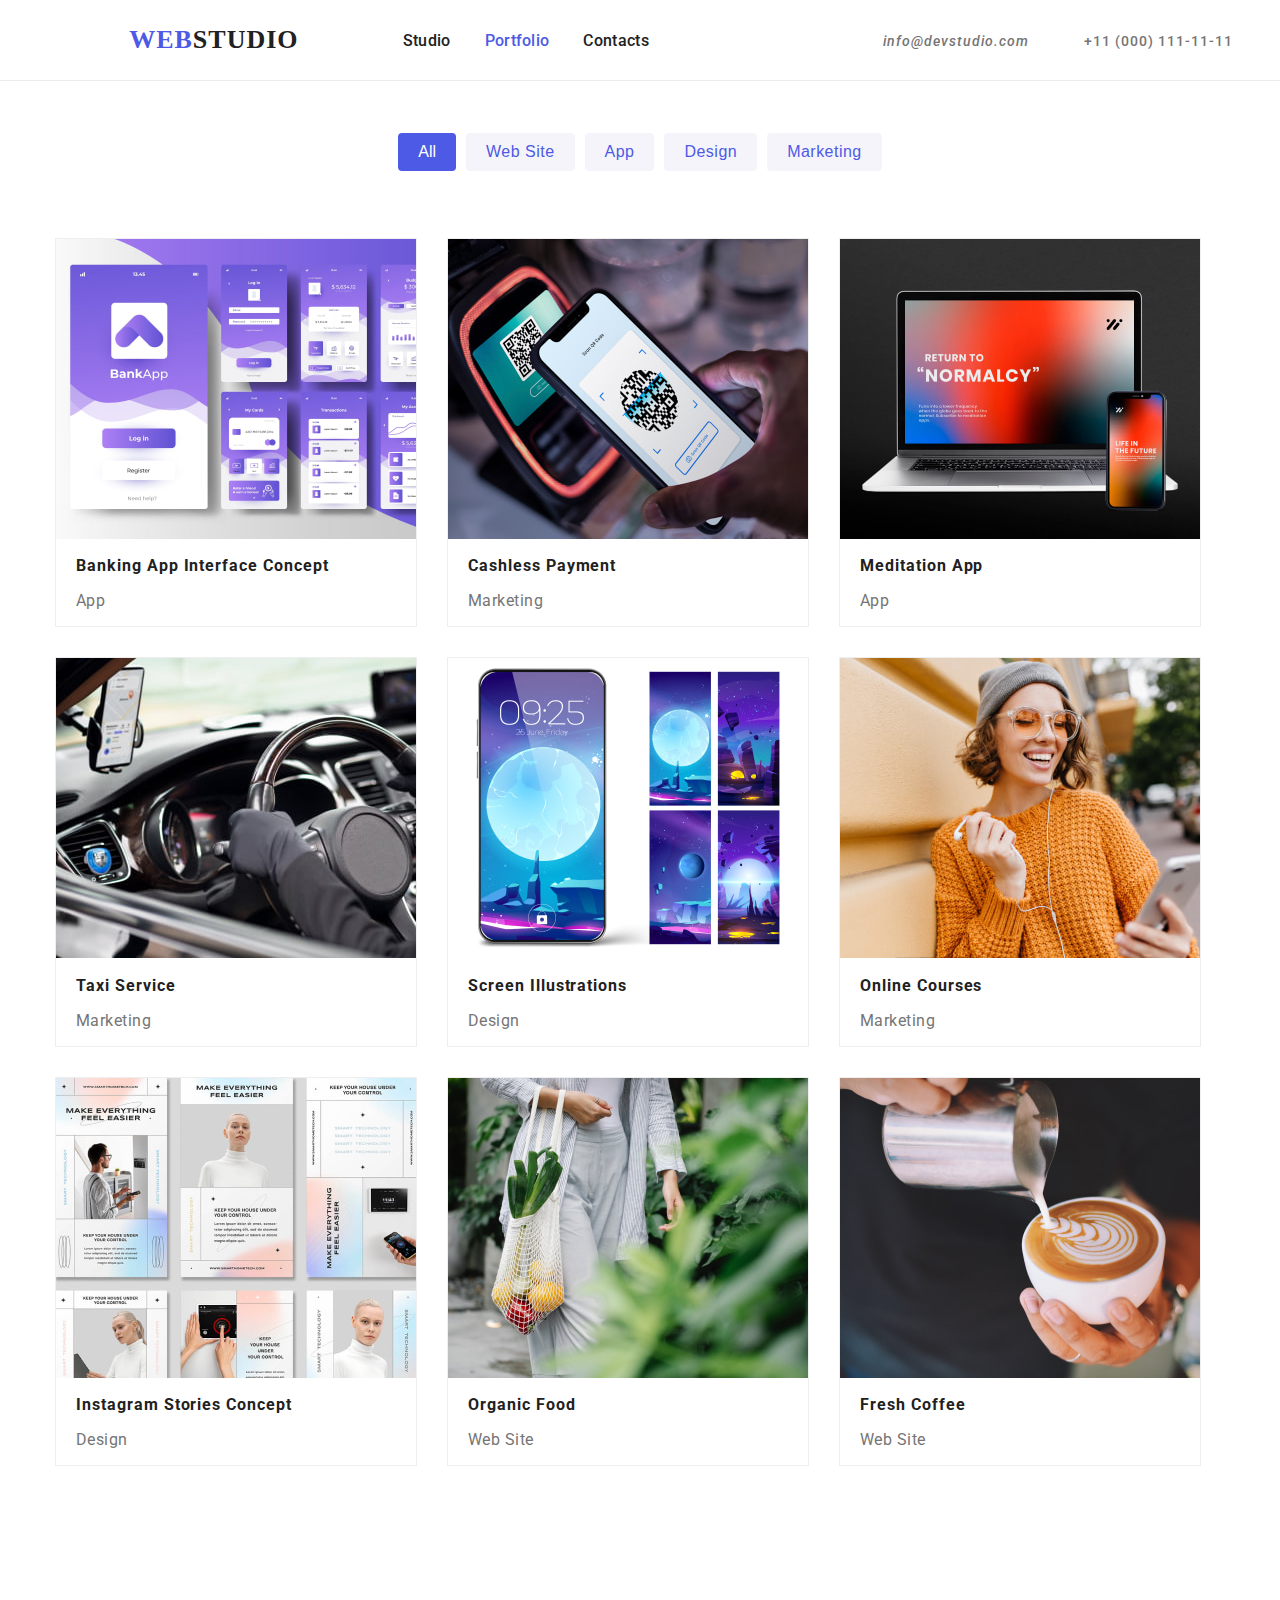
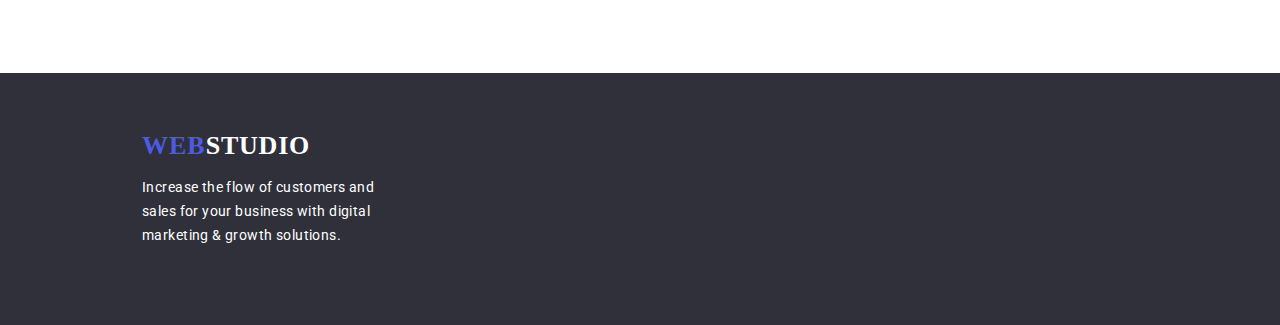
==== portfolio.html @ 02ae3926 "cloned files from previous hw" ====
<!DOCTYPE html>
<html lang="en">
  <head>
    <meta charset="UTF-8" />
    <meta http-equiv="X-UA-Compatible" content="IE=edge" />
    <meta name="viewport" content="width=device-width, initial-scale=1.0" />
    <link rel="preconnect" href="https://fonts.googleapis.com" />
    <link rel="preconnect" href="https://fonts.gstatic.com" crossorigin />
    <link
      href="https://fonts.googleapis.com/css2?family=Roboto:ital,wght@0,100..900;1,100..900&display=swap"
      rel="stylesheet"
    />
    <link rel="stylesheet" href="./css/styles.css" />
    <title>Portfolio</title>
  </head>
  <body>
    <!--Header-->
    <container class="container">
      <header class="header">
        <nav class="nav">
          <a class="logo-link" href="./index.html">
            <span class="logo-blue">Web</span
            ><span class="logo-black">Studio</span>
          </a>

          <ul class="nav-list">
            <li><a class="nav-link" href="./index.html">Studio</a></li>
            <li>
              <a class="nav-link, active-page" href="./portfolio.html"
                >Portfolio</a
              >
            </li>
            <li><a class="nav-link" href="./contacts.html">Contacts</a></li>
          </ul>
        </nav>
        <ul class="contact-list">
          <li>
            <address>
              <a class="cont-link" href="mailto:info@devstudio.com"
                >info@devstudio.com</a
              >
            </address>
          </li>
          <li>
            <a class="cont-link" href="tel:+110001111111"
              >+11 (000) 111-11-11</a
            >
          </li>
        </ul>
      </header>

      <!--Main content-->

      <main style="height: 1600px">
        <section>
          <ul class="stack-filter">
            <li class="filter">
              <button class="filter-button, active-filter" type="button">
                All
              </button>
            </li>
            <li class="filter">
              <button class="filter-button" type="button">Web Site</button>
            </li>
            <li class="filter">
              <button class="filter-button" type="button">App</button>
            </li>
            <li class="filter">
              <button class="filter-button" type="button">Design</button>
            </li>
            <li class="filter">
              <button class="filter-button" type="button">Marketing</button>
            </li>
          </ul>
          <ul class="stack-portfolio">
            <li class="portfolio_list">
              <a class="portfolio-list_link" href=""
                ><img
                  src="./images/img11-1.jpg"
                  alt="Banking App Interface Concept"
                />
                <h2 class="portfolio-list_title">
                  Banking App Interface Concept
                </h2>
                <p class="portfolio-list_text">App</p></a
              >
            </li>
            <li class="portfolio_list">
              <a class="portfolio-list_link" href=""
                ><img src="./images/img11-2.jpg" alt="Cashless Payment" />
                <h2 class="portfolio-list_title">Cashless Payment</h2>
                <p class="portfolio-list_text">Marketing</p></a
              >
            </li>
            <li class="portfolio_list">
              <a class="portfolio-list_link" href=""
                ><img src="./images/img11-3.jpg" alt="Meditation App" />
                <h2 class="portfolio-list_title">Meditation App</h2>
                <p class="portfolio-list_text">App</p></a
              >
            </li>
            <li class="portfolio_list">
              <a class="portfolio-list_link" href=""
                ><img src="./images/img12-1.jpg" alt="Taxi Service" />
                <h2 class="portfolio-list_title">Taxi Service</h2>
                <p class="portfolio-list_text">Marketing</p></a
              >
            </li>
            <li class="portfolio_list">
              <a class="portfolio-list_link" href=""
                ><img src="./images/img12-2.jpg" alt="Screen Illustrations" />
                <h2 class="portfolio-list_title">Screen Illustrations</h2>
                <p class="portfolio-list_text">Design</p></a
              >
            </li>
            <li class="portfolio_list">
              <a class="portfolio-list_link" href=""
                ><img src="./images/img12-3.jpg" alt="Online Courses" />
                <h2 class="portfolio-list_title">Online Courses</h2>
                <p class="portfolio-list_text">Marketing</p></a
              >
            </li>
            <li class="portfolio_list">
              <a class="portfolio-list_link" href=""
                ><img
                  src="./images/img13-1.jpg"
                  alt="Instagram Stories Concept"
                />
                <h2 class="portfolio-list_title">Instagram Stories Concept</h2>
                <p class="portfolio-list_text">Design</p></a
              >
            </li>
            <li class="portfolio_list">
              <a class="portfolio-list_link" href=""
                ><img src="./images/img13-2.jpg" alt="Organic Food" />
                <h2 class="portfolio-list_title">Organic Food</h2>
                <p class="portfolio-list_text">Web Site</p></a
              >
            </li>
            <li class="portfolio_list">
              <a class="portfolio-list_link" href=""
                ><img src="./images/img13-3.jpg" alt="Fresh Coffee" />
                <h2 class="portfolio-list_title">Fresh Coffee</h2>
                <p class="portfolio-list_text">Web Site</p></a
              >
            </li>
          </ul>
        </section>
      </main>

      <!--Footer-->
      <footer class="footer">
        <div class="footer-style">
          <a class="logo-link" href="/index.html"
            ><span class="logo-blue">Web</span
            ><span class="logo-white">Studio</span></a
          >
          <p class="footer-text">
            Increase the flow of customers and sales for your business with
            digital marketing & growth solutions.
          </p>
        </div>
      </footer>
    </container>
  </body>
</html>
---- css/styles.css ----
:root {
  --primary-bacground-color: #2f303a;
  --title-text-color: #212121;
  --aditional-text-color: #757575;
  --accent-color: #4d5ae5;
  --primary-white-color: #ffffff;
  --additional-background-colour: #f5f4fa;
}

body {
  font-family: "Roboto", sans-serif;
  color: var(--title-text-color);
  overflow-x: hidden;
  margin: 0 auto;
}
.container {
  width: 1158px;
}
ul {
  list-style: none;
}
.header {
  margin: 0 auto;
  display: flex;
  justify-content: space-around;
  border: 1px #ececec;
  border-bottom-style: groove;
}
.nav {
  background-color: var(--primary-white-color);
  height: 80px;
  display: flex;
  align-items: center;
  justify-content: space-evenly;
  width: 700px;
}
.logo-blue {
  color: var(--accent-color);
}
.logo-black {
  color: var(--title-text-color);
}
.logo-blue,
.logo-black {
  font-size: 26px;
  font-weight: 800;
  font-family: "Raleway";
  height: 31px;
}
.nav-list {
  width: 280px;
  justify-content: space-around;
  display: flex;
  align-items: center;
}
.logo-link {
  text-transform: uppercase;
  font-weight: 800;
}
.logo-link,
.cont-link {
  font-weight: 500;
  letter-spacing: 0.02em;
  color: var(--aditional-text-color);
  font-size: 14px;
  width: 135px;
  list-style: none;
  text-decoration-line: none;
  letter-spacing: 1px;
}
.nav-link {
  letter-spacing: 0.02em;
  font-weight: 500;
  color: var(--title-text-color);
  font-size: 16px;
  width: 77px;
  text-decoration-line: none;
}
.active-page {
  letter-spacing: 0.02em;
  font-weight: 500;
  width: 77px;
  text-decoration-line: none;
  color: var(--accent-color);
}
.nav-link:hover,
.nav-link:focus,
.nav-link:active,
.cont-link:hover,
.cont-link:focus,
.footer-cont:hover,
.footer-address:hover,
.footer-cont:focus {
  color: var(--accent-color);
}

/* Navigation Contacts*/

.contact-list {
  width: 350px;
  display: flex;
  justify-content: space-between;
  align-items: center;
}

/* Main content */

/* Hero */

.hero-content {
  margin: 0 -8px;
  display: flex;
  justify-content: center;
  align-items: center;
  flex-direction: column;
  height: 600px;
  background-color: var(--primary-bacground-color);
  color: var(--primary-white-color);
}

.hero {
  width: 500px;
  font-weight: 900;
  font-size: 44px;
  text-align: center;
  letter-spacing: 0.06em;
  color: var(--primary-white-color);
}
.hero-button {
  color: var(--primary-white-color);
  font-weight: 500;
  font-size: 16px;
  line-height: 1.5rem;
  width: 169px;
  height: 56px;
  left: 636px;
  top: 428px;
  cursor: pointer;
  padding: 20px 16px;
  background: var(--accent-color);
  display: flex;
  justify-content: center;
  align-items: center;
  text-align: center;
  letter-spacing: 0.06em;
  border-radius: 4px;
}
/* Section */

/* Features */

.features-section {
  display: flex;
  justify-content: center;
  padding-top: 80px;
}

.features {
  display: flex;
  justify-content: center;
  padding: 100px;
}

.features-list {
  padding: 0px 12px;
}

.features-title {
  font-weight: 500;
  font-size: 20px;
  line-height: 1.5rem;
  letter-spacing: 0.03em;
}

.features-description {
  width: 270px;
  height: 75px;
  font-size: 16px;
  line-height: 1.5rem;
  letter-spacing: 0.03em;
}

/* Our stack */

.stack-title {
  font-size: 36px;
  line-height: 1.5rem;
  text-align: center;
  letter-spacing: 0.03em;
}

.stack {
  justify-content: center;
  display: flex;
  padding: 15px 0 69px 0;
}

.stack-list {
  padding: 1px 15px;
}

/* Our team */

.team-content {
  margin: 0 auto;
  height: 732px;
  background-color: var(--additional-background-colour);
}

.team-title {
  font-size: 36px;
  line-height: 1.5rem;
  text-align: center;
  letter-spacing: 0.03em;
  color: var(--title--ext-color);
  padding: 100px 0 50px 0;
}
.team {
  justify-content: center;

  display: flex;
}

.team-list {
  padding: 0px 15px;
}
.team-styles {
  background-color: var(--primary-white-color);
  text-align: center;
  width: 264px;
  height: 380px;
  box-shadow: 1px 2px 1px lightgray;
  inline-size: fit-content;
}
.team-member_title {
  font-size: 15px;
  font-weight: 500;
  letter-spacing: 0.03em;
}
.team-member_description {
  font-size: 15px;
  letter-spacing: 0.03em;
  font-weight: normal;
  color: var(--aditional-text-color);
}

/* Footer */

.footer {
  margin: -8px;
  display: flex;
  flex-direction: column;
  height: 252px;
  justify-content: space-around;
  background-color: var(--primary-bacground-color);
}

.footer-style {
  padding-left: 150px;
}

.logo-white {
  font-size: 26px;
  font-weight: bold;
  font-family: "raleway";
  letter-spacing: 0.03em;
  height: 31px;
  color: var(--primary-white-color);
}
.footer-text {
  font-size: 14px;
  line-height: 1.5rem;
  /* or 171% */
  letter-spacing: 0.03em;
  color: var(--primary-white-color);
  text-decoration-line: none;
  margin-bottom: 20px;
  width: 264px;
}

/* Portfolio main styles */

.stack-filter {
  margin: 0 auto;
  padding: 50px 10px;
  display: flex;
  justify-content: center;
  display: flex;
  align-items: center;
}
.filter {
  margin: 2px 5px;
  border-radius: 4px;
}
.filter-button {
  color: var(--accent-color);
  background-color: var(--additional-background-colour);
  font-weight: 500;
  font-size: 16px;
  border-radius: 4px;
  border-style: none;
  padding: 2px 20px;
  height: 38px;

  /* identical to box height, or 162% */

  text-align: center;
  letter-spacing: 0.03em;
  cursor: pointer;
}

.filter-button:hover,
.filter-button:focus {
  color: var(--primary-white-color);
  background-color: var(--accent-color);
}
.active-filter {
  background-color: var(--accent-color);
  color: var(--primary-white-color);
  font-weight: 500;
  font-size: 16px;
  border-radius: 4px;
  border-style: none;
  padding: 2px 20px;
  height: 38px;
}
.stack-portfolio {
  display: flex;
  flex-wrap: wrap;
  width: 1360px;
  margin: 0 auto;
}
.portfolio_list {
  margin: 15px;
  border: 0.5px;
  border-style: groove;
}
.portfolio-list_link {
  text-decoration-line: none;
}
.portfolio-list_title {
  letter-spacing: 0.06em;
  font-size: 16px;
  font-style: normal;
  font-weight: bold;
  color: #212121;
  padding-left: 20px;
}
.portfolio-list_text {
  font-style: normal;
  font-size: 16px;
  font-weight: normal;
  letter-spacing: 0.03em;
  color: var(--aditional-text-color);
  padding-left: 20px;
}
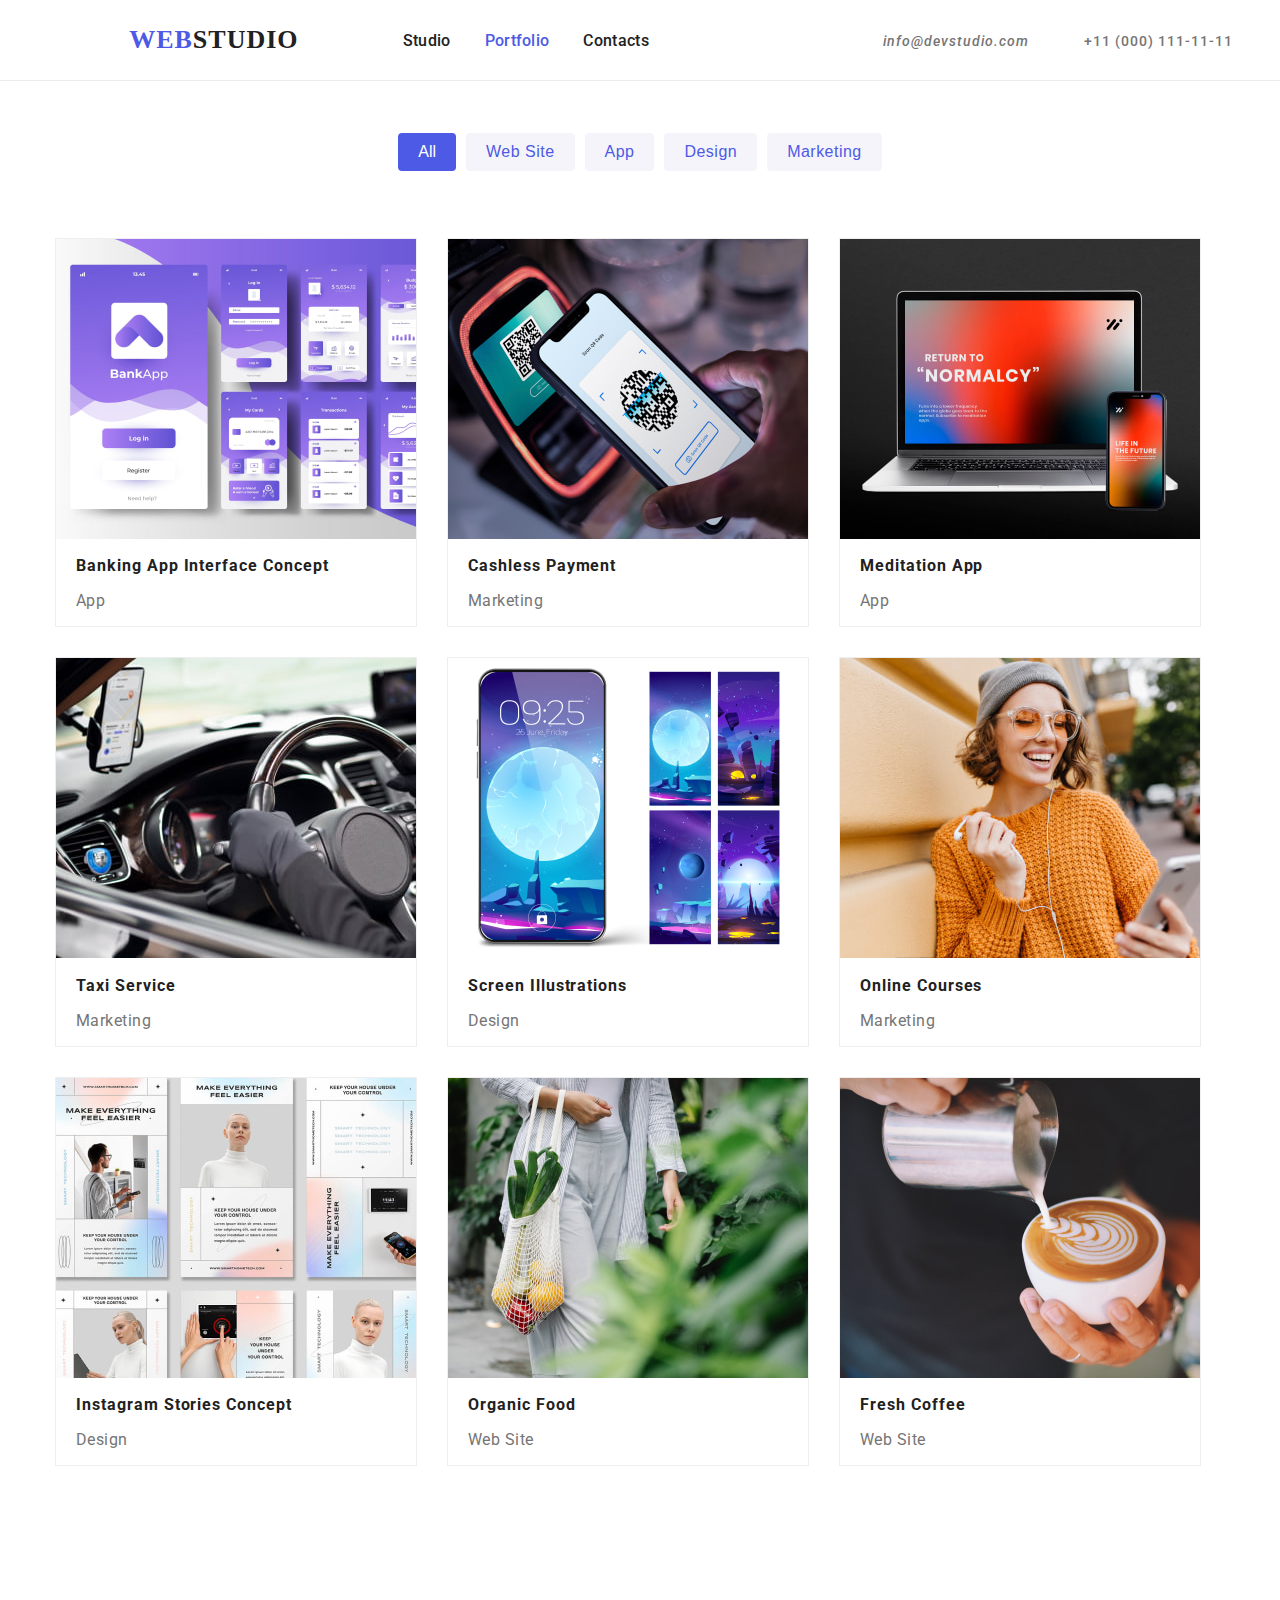
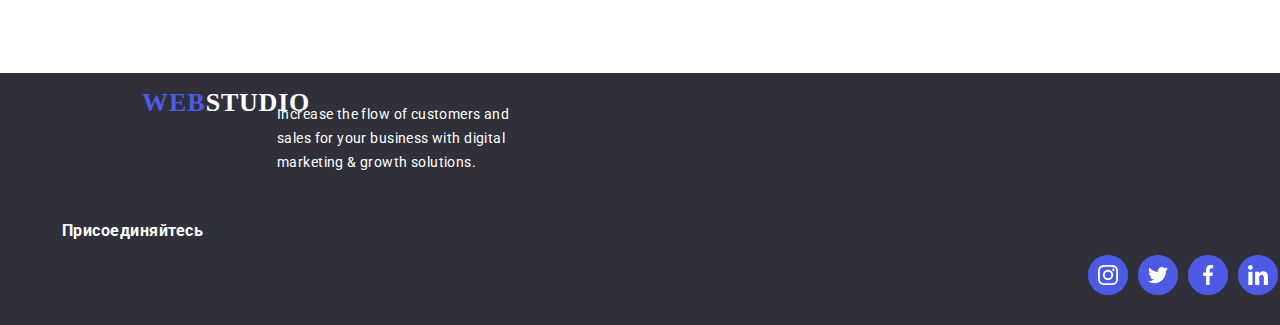
==== commit 4f0cb4d6: "styles for icons" ====
--- a/portfolio.html
+++ b/portfolio.html
@@ -4,6 +4,10 @@
     <meta charset="UTF-8" />
     <meta http-equiv="X-UA-Compatible" content="IE=edge" />
     <meta name="viewport" content="width=device-width, initial-scale=1.0" />
+    <link
+      rel="stylesheet"
+      href="node_modules/modern-normalize/modern-normalize.css"
+    />
     <link rel="preconnect" href="https://fonts.googleapis.com" />
     <link rel="preconnect" href="https://fonts.gstatic.com" crossorigin />
     <link
@@ -160,6 +164,31 @@
             digital marketing & growth solutions.
           </p>
         </div>
+         <div class="footer-style footer-social">
+            <h4 class="footer-social_title">Присоединяйтесь</h4>
+            <ul class="footer-social_list">
+              <li class="member-social-list_item footer-social_icon">
+                <a class="social-link" href=""><svg class="footer-social-list-icon"">
+                  <use href="./images/icons.svg#icon-instagram"></use>
+                </svg></a>
+              </li>
+              <li class="member-social-list_item footer-social_icon">
+                <a class="social-link" href=""><svg class="footer-social-list-icon"">
+                  <use href="./images/icons.svg#icon-twitter"></use>
+                </svg></a>
+              </li>
+              <li class="member-social-list_item footer-social_icon">
+                <a class="social-link" href=""><svg class="footer-social-list-icon"">
+                  <use href="./images/icons.svg#icon-facebook"></use>
+                </svg></a>
+              </li>
+              <li class="member-social-list_item footer-social_icon">
+                <a class="social-link" href=""><svg class="footer-social-list-icon"">
+                  <use href="./images/icons.svg#icon-linkedin"></use>
+                </svg></a>
+              </li>
+            </ul>
+          </div>
       </footer>
     </container>
   </body>
--- a/css/styles.css
+++ b/css/styles.css
@@ -2,7 +2,7 @@
   --primary-bacground-color: #2f303a;
   --title-text-color: #212121;
   --aditional-text-color: #757575;
-  --accent-color: #4d5ae5;
+  --accent-color: #4D5AE5;
   --primary-white-color: #ffffff;
   --additional-background-colour: #f5f4fa;
 }
@@ -144,6 +144,7 @@
   text-align: center;
   letter-spacing: 0.06em;
   border-radius: 4px;
+  border: none;
 }
 /* Section */
 
@@ -217,7 +218,6 @@
 }
 .team {
   justify-content: center;
-
   display: flex;
 }
 
@@ -231,6 +231,7 @@
   height: 380px;
   box-shadow: 1px 2px 1px lightgray;
   inline-size: fit-content;
+  height: fit-content;
 }
 .team-member_title {
   font-size: 15px;
@@ -354,3 +355,188 @@
   color: var(--aditional-text-color);
   padding-left: 20px;
 }
+
+
+/* Hero overlay */
+
+.overlay{
+  background-image:  linear-gradient(to right,rgba(0,0,0,0.3),rgba(0,0,0,0.3)), url('../images/hero_img.jpg');
+  background-size: cover;
+  background-position: center;
+  background-color: var(--primary-bacground-color);
+}
+/* ----------------- */
+
+/* Features icons */
+
+.features-list::before{
+  display: block;
+  content: '';
+  height: 120px;
+  margin-bottom: 30px;
+  background-color: var(--additional-background-colour);
+  background-repeat: no-repeat;
+  background-position: center;
+  border-radius: 4%;
+}
+
+.features-list:nth-child(1):before{
+  background-image: url("../icons/main_icons/antenna\ 1.svg");
+}
+.features-list:nth-child(2)::before{
+  background-image: url("../icons/main_icons/clock\ 1.svg");
+}
+.features-list:nth-child(3)::before{
+  background-image: url("../icons/main_icons/diagram\ 1.svg");
+}
+.features-list:nth-child(4)::before{
+  background-image: url("../icons/main_icons/astronaut\ 1.svg");
+}
+
+/* ------------------------- */
+
+/* Team member social list styles */
+
+.member-social_list{
+  display: flex;
+  justify-content: space-evenly;
+  padding: 20px;
+}
+.social-link:focus{
+  background-color: var(--accent-color);
+  border-radius: 20px;
+  height: 40px;
+}
+.social-link{
+ display: flex;
+ border-radius: 50%;
+ background-color: var(--accent-color);
+}
+.social-list-icon{
+  fill: var(--primary-white-color);
+  width: 20px;
+  height: 20px;
+  padding: 10px;
+}
+
+.social-list-icon:hover{
+  fill: var(--accent-color);
+  border: 1px groove var(--accent-color);
+  background-color: var(--primary-white-color);
+  border-style: var(--accent-color);
+}
+
+/* --------------------- */
+
+/* Our clients styles*/
+
+.customer-section {
+  display: flex;
+  justify-content: center;
+  padding: 100px 0;
+}
+.section-title {
+  font-size: 36px;
+  line-height: 1.5rem;
+  text-align: center;
+  letter-spacing: 0.03em;
+}
+.clients-list{
+  display: flex;
+  justify-content: space-between;
+  padding-top: 50px;
+}
+.clients-list_item{
+  width: 170px;
+  height: 90px;
+  display: flex;
+  align-items: center;
+  
+}
+.clients-list_item:hover{
+  color: var(--accent-color);
+}
+.clients-list-logo{
+  fill: var(--aditional-text-color);
+  width: 150px;
+  height: 60px;
+  border: 2px solid;
+  border-radius: 5px;
+  border-color: var(--stock-icon-color);
+  padding: 15px 10px;
+  color: var(--aditional-text-color);
+}
+.clients-list-logo:hover{
+  fill: var(--accent-color);
+  border-color: var(--accent-color);  
+}
+
+/* --------------------*/
+
+/* Footer social styles */
+
+.footer-cont{
+  display: flex;
+}
+.footer-style{
+  display: flex;
+  flex-direction: row;
+
+}
+.footer-social{
+  display: flex;
+  flex-direction: column;
+  padding-left: 70px;
+}
+.footer-social_title{
+  margin: 0 ;
+  font-size: 16px;
+  line-height: 16px;
+  letter-spacing: 0.03em;
+  color: var(--primary-white-color);
+  text-align: left;
+}
+.footer-social_list{
+  display: flex;
+  justify-content: end;
+  padding: 0;
+}
+.social-link{
+  display: flex;
+}
+.footer-social_icon{
+  background: rgba(255, 255, 255, 0.1);
+  border-radius: 20px;
+  height: 40px;
+  margin-right: 10px;
+}
+.footer-social-list-icon{
+  fill: var(--primary-white-color);
+  width: 20px;
+  height: 20px;
+  padding: 10px;
+}
+.footer-social-list-icon:hover {
+  fill: var(--accent-color);
+  border: 1px groove var(--accent-color);
+  background-color: var(--primary-white-color);
+  border-radius: 50%;
+}
+/* ------------------- */
+
+
+
+
+/* Portfolio page styles */
+
+.portfolio-list_style{
+  background: #FFFFFF;
+  border: 1px solid #EEEEEE;
+  box-sizing: border-box;
+  
+}
+.portfolio-list_style:hover{
+  box-shadow: 1px 1px 1px 1px  rgba(0, 0, 0, 0.2);
+}
+
+/* -------------- */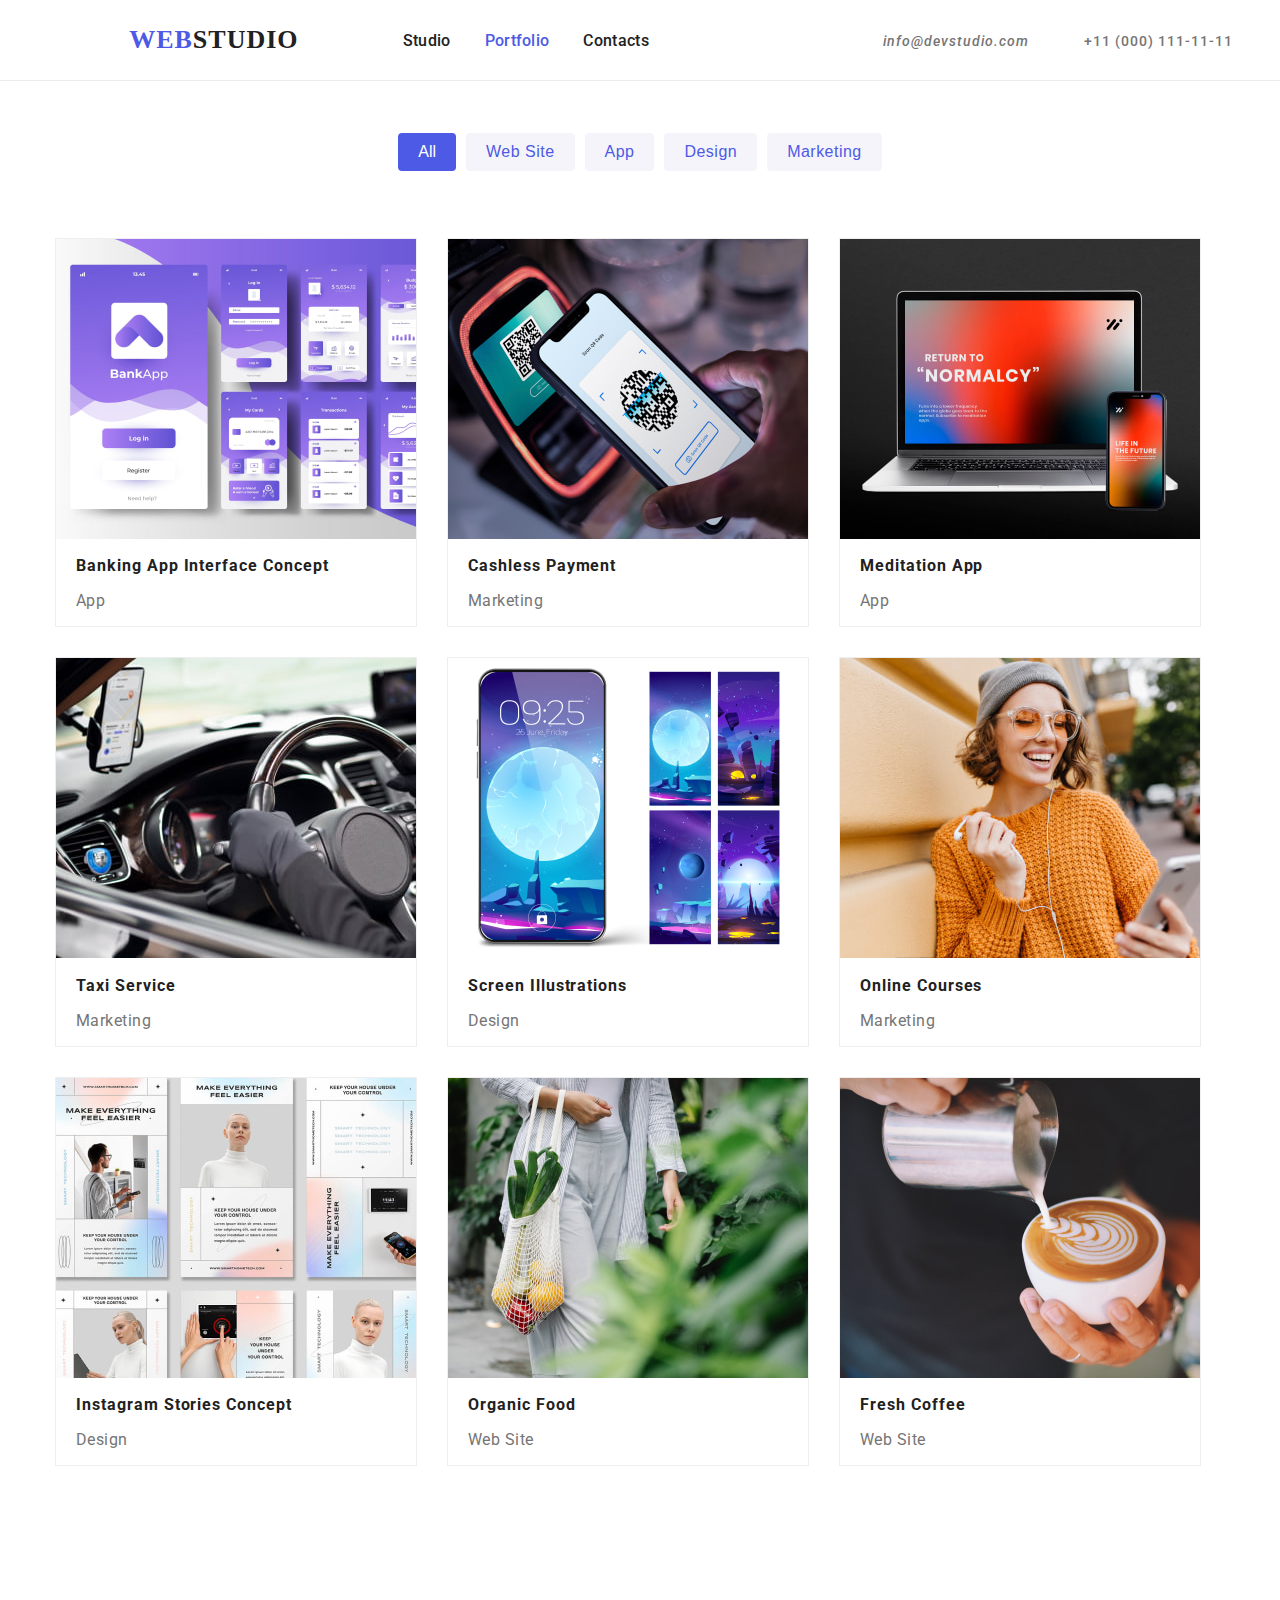
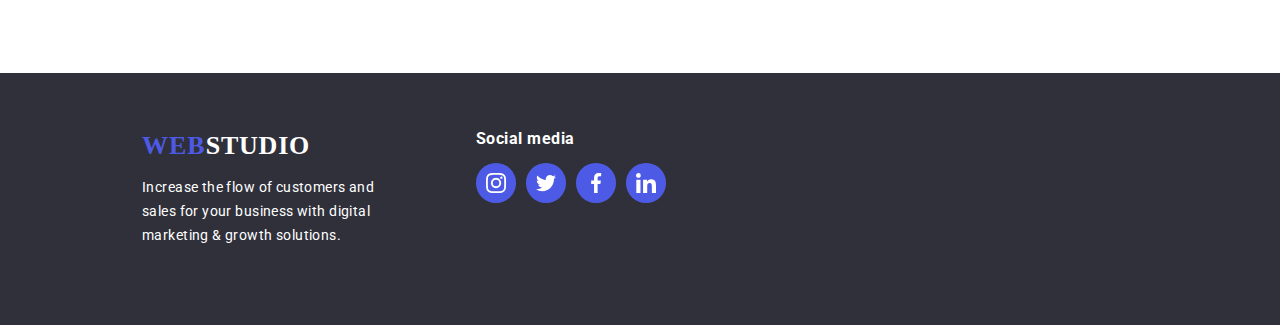
==== commit 950e6e8d: "updated footer" ====
--- a/portfolio.html
+++ b/portfolio.html
@@ -155,6 +155,7 @@
       <!--Footer-->
       <footer class="footer">
         <div class="footer-style">
+          <div>
           <a class="logo-link" href="/index.html"
             ><span class="logo-blue">Web</span
             ><span class="logo-white">Studio</span></a
@@ -163,32 +164,33 @@
             Increase the flow of customers and sales for your business with
             digital marketing & growth solutions.
           </p>
-        </div>
-         <div class="footer-style footer-social">
-            <h4 class="footer-social_title">Присоединяйтесь</h4>
+          </div>
+          <div class="footer-social">
+            <h4 class="footer-social_title">Social media</h4>
             <ul class="footer-social_list">
-              <li class="member-social-list_item footer-social_icon">
+              <li class="footer-social_icon">
                 <a class="social-link" href=""><svg class="footer-social-list-icon"">
                   <use href="./images/icons.svg#icon-instagram"></use>
                 </svg></a>
               </li>
-              <li class="member-social-list_item footer-social_icon">
+              <li class="footer-social_icon">
                 <a class="social-link" href=""><svg class="footer-social-list-icon"">
                   <use href="./images/icons.svg#icon-twitter"></use>
                 </svg></a>
               </li>
-              <li class="member-social-list_item footer-social_icon">
+              <li class="footer-social_icon">
                 <a class="social-link" href=""><svg class="footer-social-list-icon"">
                   <use href="./images/icons.svg#icon-facebook"></use>
                 </svg></a>
               </li>
-              <li class="member-social-list_item footer-social_icon">
+              <li class="footer-social_icon">
                 <a class="social-link" href=""><svg class="footer-social-list-icon"">
                   <use href="./images/icons.svg#icon-linkedin"></use>
                 </svg></a>
               </li>
             </ul>
           </div>
+        </div>
       </footer>
     </container>
   </body>
--- a/css/styles.css
+++ b/css/styles.css
@@ -2,7 +2,7 @@
   --primary-bacground-color: #2f303a;
   --title-text-color: #212121;
   --aditional-text-color: #757575;
-  --accent-color: #4D5AE5;
+  --accent-color: #4d5ae5;
   --primary-white-color: #ffffff;
   --additional-background-colour: #f5f4fa;
 }
@@ -356,11 +356,15 @@
   padding-left: 20px;
 }
 
-
 /* Hero overlay */
 
-.overlay{
-  background-image:  linear-gradient(to right,rgba(0,0,0,0.3),rgba(0,0,0,0.3)), url('../images/hero_img.jpg');
+.overlay {
+  background-image: linear-gradient(
+      to right,
+      rgba(0, 0, 0, 0.3),
+      rgba(0, 0, 0, 0.3)
+    ),
+    url("../images/hero_img.jpg");
   background-size: cover;
   background-position: center;
   background-color: var(--primary-bacground-color);
@@ -369,9 +373,9 @@
 
 /* Features icons */
 
-.features-list::before{
+.features-list::before {
   display: block;
-  content: '';
+  content: "";
   height: 120px;
   margin-bottom: 30px;
   background-color: var(--additional-background-colour);
@@ -380,16 +384,16 @@
   border-radius: 4%;
 }
 
-.features-list:nth-child(1):before{
+.features-list:nth-child(1):before {
   background-image: url("../icons/main_icons/antenna\ 1.svg");
 }
-.features-list:nth-child(2)::before{
+.features-list:nth-child(2)::before {
   background-image: url("../icons/main_icons/clock\ 1.svg");
 }
-.features-list:nth-child(3)::before{
+.features-list:nth-child(3)::before {
   background-image: url("../icons/main_icons/diagram\ 1.svg");
 }
-.features-list:nth-child(4)::before{
+.features-list:nth-child(4)::before {
   background-image: url("../icons/main_icons/astronaut\ 1.svg");
 }
 
@@ -397,29 +401,29 @@
 
 /* Team member social list styles */
 
-.member-social_list{
+.member-social_list {
   display: flex;
   justify-content: space-evenly;
   padding: 20px;
 }
-.social-link:focus{
+.social-link:focus {
   background-color: var(--accent-color);
   border-radius: 20px;
   height: 40px;
 }
-.social-link{
- display: flex;
- border-radius: 50%;
- background-color: var(--accent-color);
-}
-.social-list-icon{
+.social-link {
+  display: flex;
+  border-radius: 50%;
+  background-color: var(--accent-color);
+}
+.social-list-icon {
   fill: var(--primary-white-color);
   width: 20px;
   height: 20px;
   padding: 10px;
 }
 
-.social-list-icon:hover{
+.social-list-icon:hover {
   fill: var(--accent-color);
   border: 1px groove var(--accent-color);
   background-color: var(--primary-white-color);
@@ -441,22 +445,21 @@
   text-align: center;
   letter-spacing: 0.03em;
 }
-.clients-list{
+.clients-list {
   display: flex;
   justify-content: space-between;
   padding-top: 50px;
 }
-.clients-list_item{
+.clients-list_item {
   width: 170px;
   height: 90px;
   display: flex;
   align-items: center;
-  
-}
-.clients-list_item:hover{
+}
+.clients-list_item:hover {
   color: var(--accent-color);
 }
-.clients-list-logo{
+.clients-list-logo {
   fill: var(--aditional-text-color);
   width: 150px;
   height: 60px;
@@ -466,51 +469,50 @@
   padding: 15px 10px;
   color: var(--aditional-text-color);
 }
-.clients-list-logo:hover{
+.clients-list-logo:hover {
   fill: var(--accent-color);
-  border-color: var(--accent-color);  
+  border-color: var(--accent-color);
 }
 
 /* --------------------*/
 
 /* Footer social styles */
 
-.footer-cont{
-  display: flex;
-}
-.footer-style{
+.footer-cont {
+  display: flex;
+}
+.footer-style {
   display: flex;
   flex-direction: row;
-
-}
-.footer-social{
+}
+.footer-social {
   display: flex;
   flex-direction: column;
   padding-left: 70px;
 }
-.footer-social_title{
-  margin: 0 ;
+.footer-social_title {
+  margin: 0;
   font-size: 16px;
   line-height: 16px;
   letter-spacing: 0.03em;
   color: var(--primary-white-color);
   text-align: left;
 }
-.footer-social_list{
+.footer-social_list {
   display: flex;
   justify-content: end;
   padding: 0;
 }
-.social-link{
-  display: flex;
-}
-.footer-social_icon{
+.social-link {
+  display: flex;
+}
+.footer-social_icon {
   background: rgba(255, 255, 255, 0.1);
   border-radius: 20px;
   height: 40px;
   margin-right: 10px;
 }
-.footer-social-list-icon{
+.footer-social-list-icon {
   fill: var(--primary-white-color);
   width: 20px;
   height: 20px;
@@ -524,19 +526,15 @@
 }
 /* ------------------- */
 
-
-
-
 /* Portfolio page styles */
 
-.portfolio-list_style{
-  background: #FFFFFF;
-  border: 1px solid #EEEEEE;
+.portfolio-list_style {
+  background: #ffffff;
+  border: 1px solid #eeeeee;
   box-sizing: border-box;
-  
-}
-.portfolio-list_style:hover{
-  box-shadow: 1px 1px 1px 1px  rgba(0, 0, 0, 0.2);
-}
-
-/* -------------- */+}
+.portfolio-list_style:hover {
+  box-shadow: 1px 1px 1px 1px rgba(0, 0, 0, 0.2);
+}
+
+/* -------------- */
